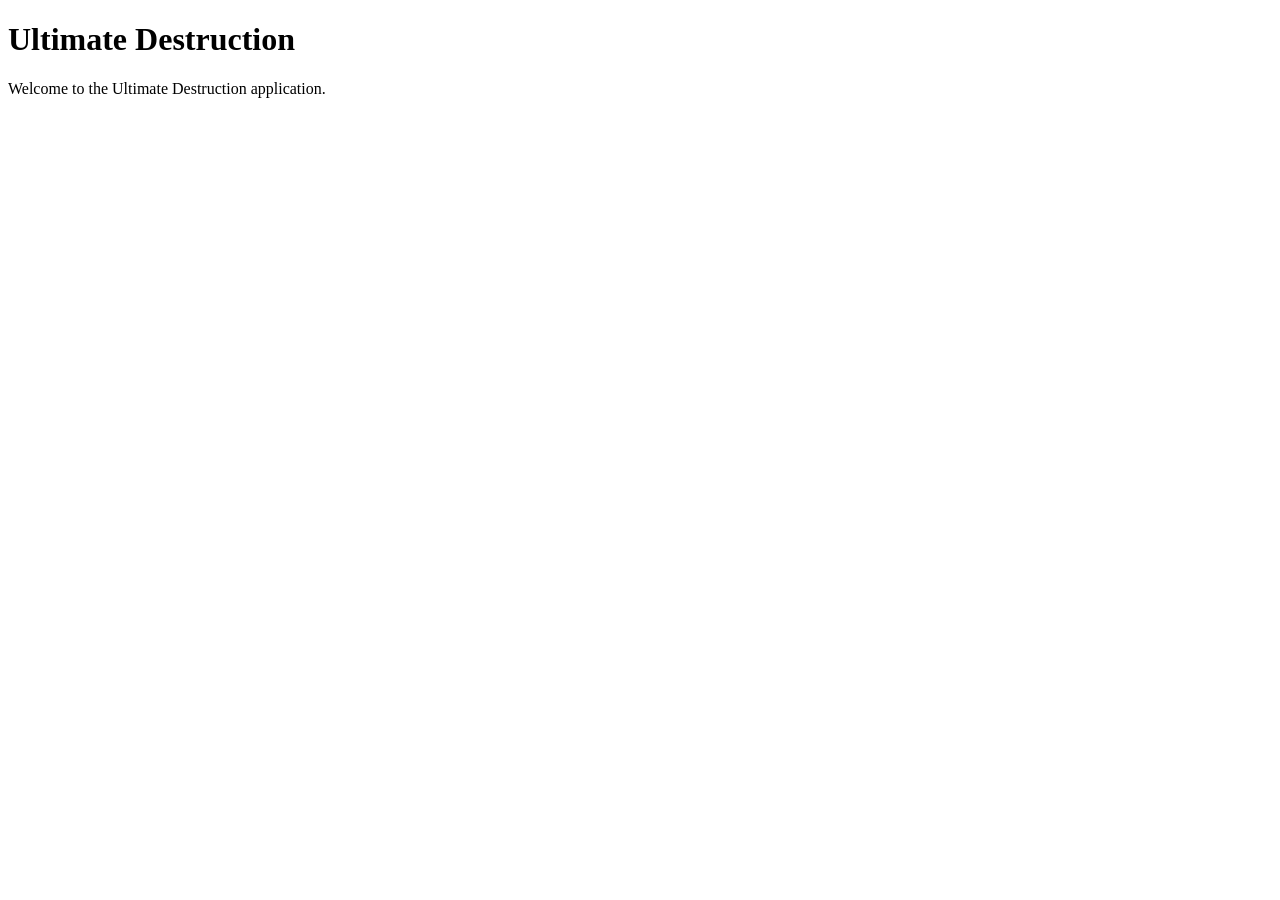
==== ultimatedestruction/index.html @ 95d69e04 "Move index.html to ultimatedestruction folder" ====
<!DOCTYPE html>
<html lang="en">
<head>
    <meta charset="UTF-8">
    <meta name="viewport" content="width=device-width, initial-scale=1.0">
    <title>Ultimate Destruction</title>
    <link rel="stylesheet" href="styles.css">
</head>
<body>
    <div class="container">
        <h1>Ultimate Destruction</h1>
        <p>Welcome to the Ultimate Destruction application.</p>
        <div id="app"></div>
    </div>
    <script src="utils.js"></script>
    <script src="script.js"></script>
</body>
</html>
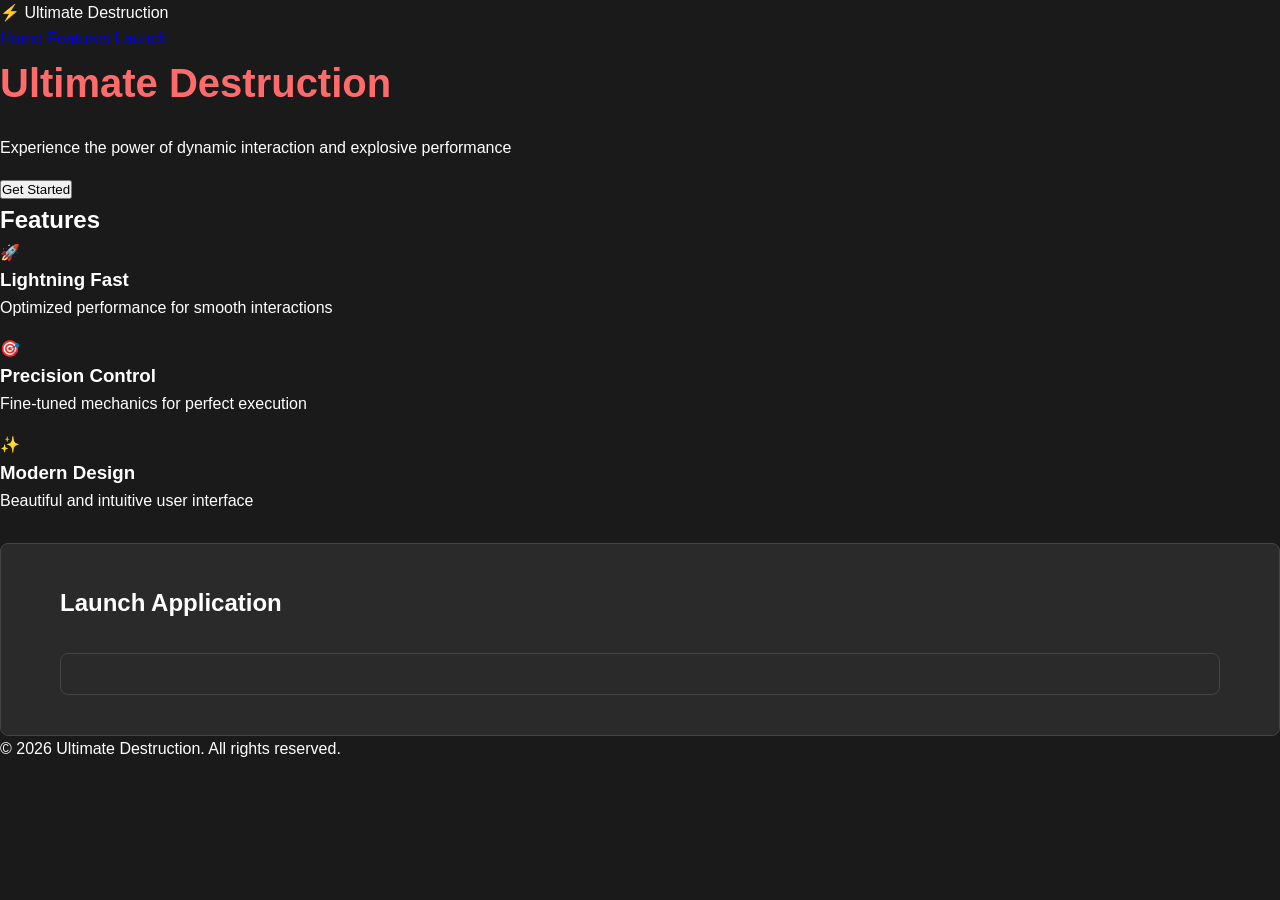
==== commit 64fe2781: "Redesign index.html with modern layout and styling" ====
--- a/ultimatedestruction/index.html
+++ b/ultimatedestruction/index.html
@@ -7,11 +7,60 @@
     <link rel="stylesheet" href="styles.css">
 </head>
 <body>
-    <div class="container">
-        <h1>Ultimate Destruction</h1>
-        <p>Welcome to the Ultimate Destruction application.</p>
-        <div id="app"></div>
-    </div>
+    <nav class="navbar">
+        <div class="nav-container">
+            <div class="nav-brand">⚡ Ultimate Destruction</div>
+            <div class="nav-links">
+                <a href="#home" class="nav-link">Home</a>
+                <a href="#features" class="nav-link">Features</a>
+                <a href="#app" class="nav-link">Launch</a>
+            </div>
+        </div>
+    </nav>
+
+    <section id="home" class="hero">
+        <div class="hero-content">
+            <h1 class="hero-title">Ultimate Destruction</h1>
+            <p class="hero-subtitle">Experience the power of dynamic interaction and explosive performance</p>
+            <button class="cta-button" onclick="document.getElementById('app').scrollIntoView({behavior: 'smooth'})">
+                Get Started
+            </button>
+        </div>
+        <div class="hero-background"></div>
+    </section>
+
+    <section id="features" class="features">
+        <h2>Features</h2>
+        <div class="features-grid">
+            <div class="feature-card">
+                <div class="feature-icon">🚀</div>
+                <h3>Lightning Fast</h3>
+                <p>Optimized performance for smooth interactions</p>
+            </div>
+            <div class="feature-card">
+                <div class="feature-icon">🎯</div>
+                <h3>Precision Control</h3>
+                <p>Fine-tuned mechanics for perfect execution</p>
+            </div>
+            <div class="feature-card">
+                <div class="feature-icon">✨</div>
+                <h3>Modern Design</h3>
+                <p>Beautiful and intuitive user interface</p>
+            </div>
+        </div>
+    </section>
+
+    <section id="app" class="app-section">
+        <div class="container">
+            <h2>Launch Application</h2>
+            <div id="app" class="app-container"></div>
+        </div>
+    </section>
+
+    <footer class="footer">
+        <p>&copy; 2026 Ultimate Destruction. All rights reserved.</p>
+    </footer>
+
     <script src="utils.js"></script>
     <script src="script.js"></script>
 </body>
--- a/ultimatedestruction/styles.css
+++ b/ultimatedestruction/styles.css
@@ -0,0 +1,38 @@
+/* Global Styles */
+* {
+    margin: 0;
+    padding: 0;
+    box-sizing: border-box;
+}
+
+body {
+    font-family: 'Segoe UI', Tahoma, Geneva, Verdana, sans-serif;
+    background-color: #1a1a1a;
+    color: #ffffff;
+    line-height: 1.6;
+}
+
+.container {
+    max-width: 1200px;
+    margin: 0 auto;
+    padding: 20px;
+}
+
+h1 {
+    font-size: 2.5rem;
+    margin-bottom: 20px;
+    color: #ff6b6b;
+}
+
+p {
+    font-size: 1rem;
+    margin-bottom: 15px;
+}
+
+#app {
+    margin-top: 30px;
+    padding: 20px;
+    background-color: #2a2a2a;
+    border-radius: 8px;
+    border: 1px solid #444;
+}
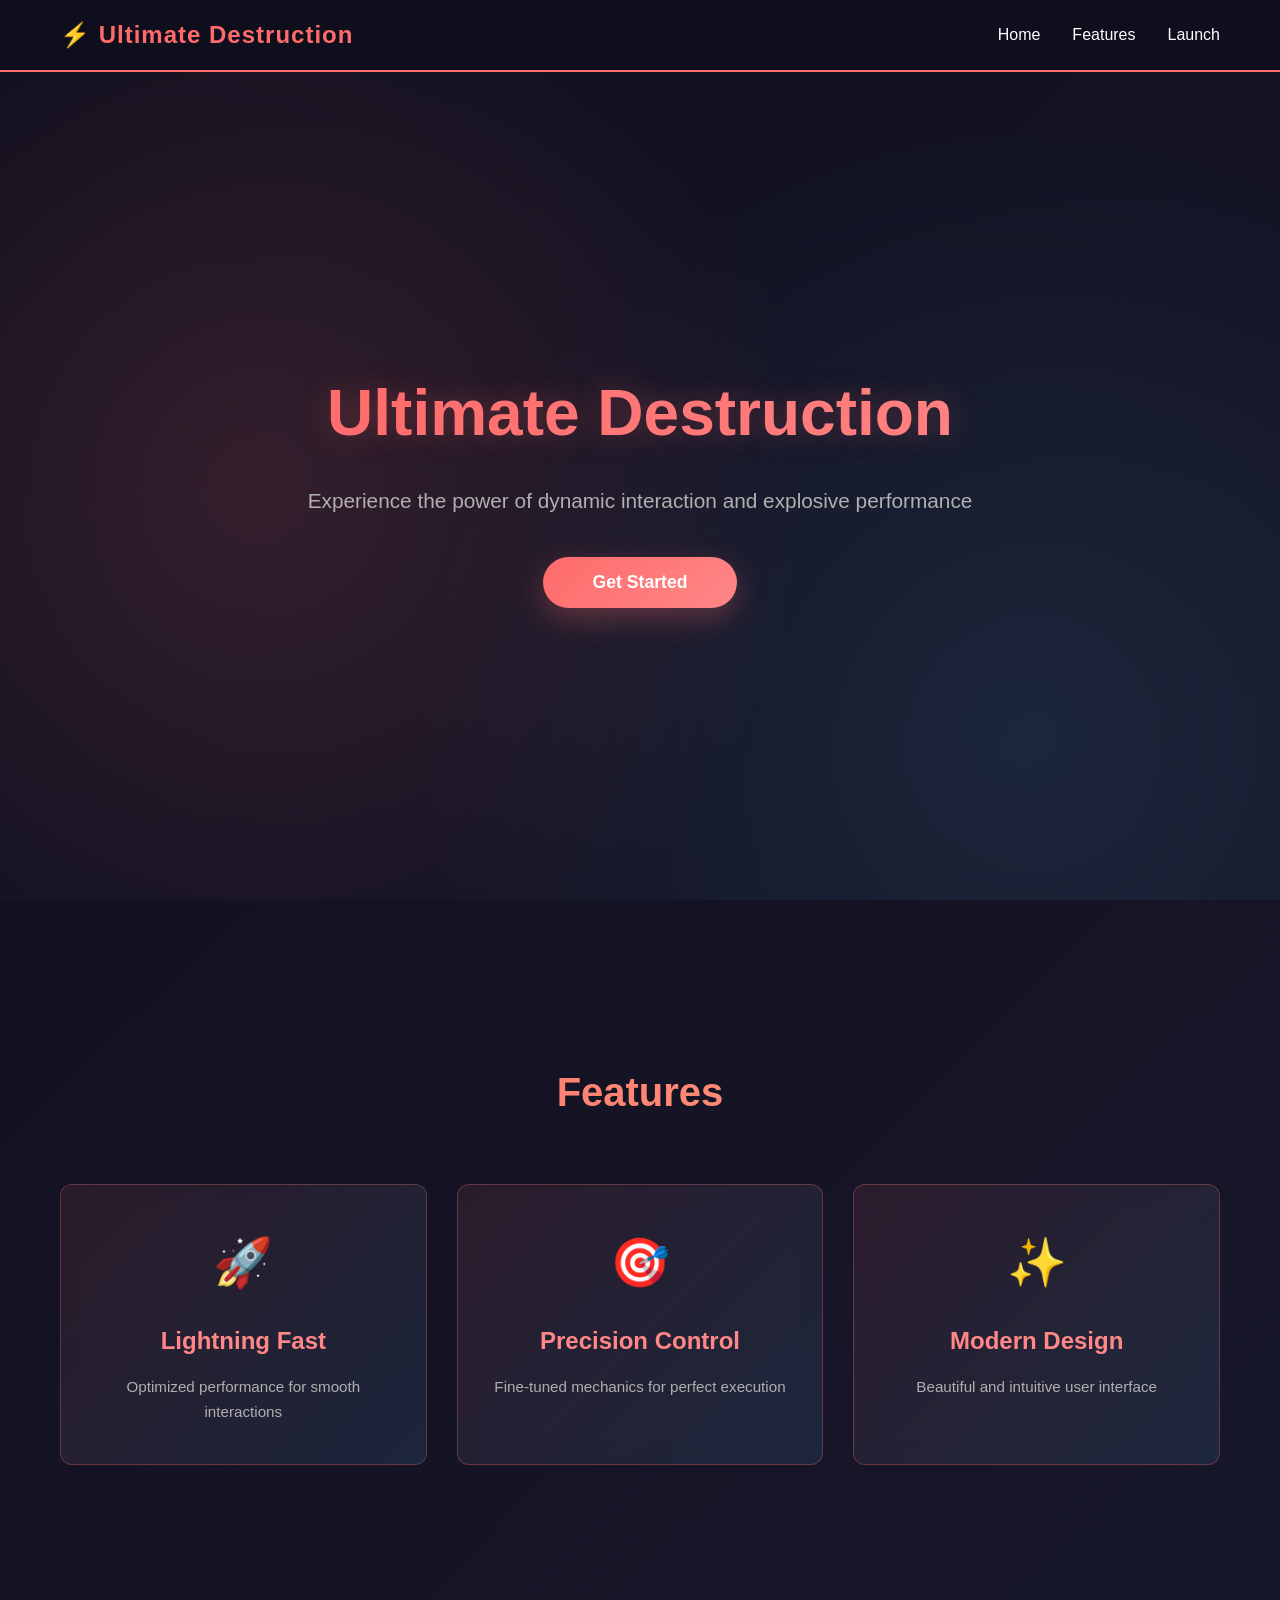
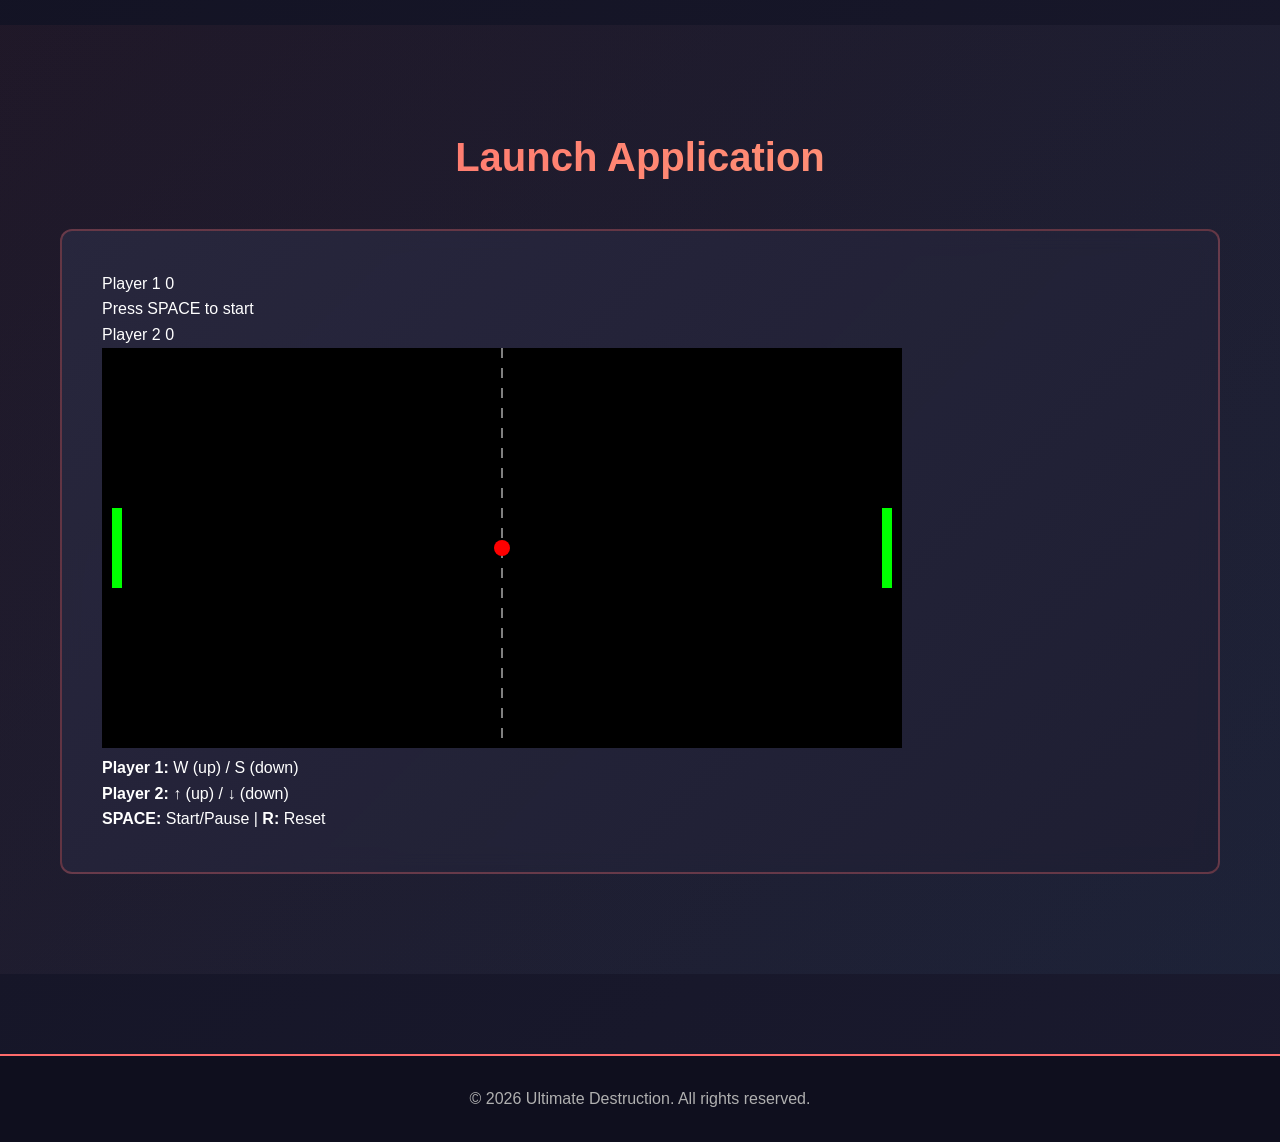
==== commit 0cfa4e34: "Fix: Add missing canvas and game UI elements" ====
--- a/ultimatedestruction/index.html
+++ b/ultimatedestruction/index.html
@@ -53,7 +53,25 @@
     <section id="app" class="app-section">
         <div class="container">
             <h2>Launch Application</h2>
-            <div id="app" class="app-container"></div>
+            <div class="app-container">
+                <div class="game-header">
+                    <div class="score">
+                        <span>Player 1</span>
+                        <span id="score1" class="score-value">0</span>
+                    </div>
+                    <div id="status" class="game-status">Press SPACE to start</div>
+                    <div class="score">
+                        <span>Player 2</span>
+                        <span id="score2" class="score-value">0</span>
+                    </div>
+                </div>
+                <canvas id="gameCanvas" width="800" height="400"></canvas>
+                <div class="game-controls">
+                    <p><strong>Player 1:</strong> W (up) / S (down)</p>
+                    <p><strong>Player 2:</strong> ↑ (up) / ↓ (down)</p>
+                    <p><strong>SPACE:</strong> Start/Pause | <strong>R:</strong> Reset</p>
+                </div>
+            </div>
         </div>
     </section>
 
--- a/ultimatedestruction/styles.css
+++ b/ultimatedestruction/styles.css
@@ -1,38 +1,384 @@
-/* Global Styles */
+/* ========================================
+   GLOBAL STYLES & RESET
+   ======================================== */
 * {
     margin: 0;
     padding: 0;
     box-sizing: border-box;
 }
 
+html {
+    scroll-behavior: smooth;
+}
+
 body {
     font-family: 'Segoe UI', Tahoma, Geneva, Verdana, sans-serif;
-    background-color: #1a1a1a;
+    background: linear-gradient(135deg, #0f0f1e 0%, #1a1a2e 100%);
     color: #ffffff;
     line-height: 1.6;
-}
-
+    overflow-x: hidden;
+}
+
+/* ========================================
+   NAVBAR
+   ======================================== */
+.navbar {
+    position: fixed;
+    top: 0;
+    width: 100%;
+    background: rgba(15, 15, 30, 0.95);
+    backdrop-filter: blur(10px);
+    border-bottom: 2px solid #ff6b6b;
+    z-index: 1000;
+    padding: 1rem 0;
+}
+
+.nav-container {
+    max-width: 1200px;
+    margin: 0 auto;
+    padding: 0 20px;
+    display: flex;
+    justify-content: space-between;
+    align-items: center;
+}
+
+.nav-brand {
+    font-size: 1.5rem;
+    font-weight: bold;
+    color: #ff6b6b;
+    letter-spacing: 1px;
+}
+
+.nav-links {
+    display: flex;
+    gap: 2rem;
+}
+
+.nav-link {
+    color: #ffffff;
+    text-decoration: none;
+    font-weight: 500;
+    transition: color 0.3s ease;
+    position: relative;
+}
+
+.nav-link:hover {
+    color: #ff6b6b;
+}
+
+.nav-link::after {
+    content: '';
+    position: absolute;
+    bottom: -5px;
+    left: 0;
+    width: 0;
+    height: 2px;
+    background: #ff6b6b;
+    transition: width 0.3s ease;
+}
+
+.nav-link:hover::after {
+    width: 100%;
+}
+
+/* ========================================
+   HERO SECTION
+   ======================================== */
+.hero {
+    margin-top: 70px;
+    min-height: calc(100vh - 70px);
+    display: flex;
+    align-items: center;
+    justify-content: center;
+    position: relative;
+    overflow: hidden;
+    padding: 40px 20px;
+}
+
+.hero-background {
+    position: absolute;
+    top: 0;
+    left: 0;
+    right: 0;
+    bottom: 0;
+    background: radial-gradient(circle at 20% 50%, rgba(255, 107, 107, 0.15) 0%, transparent 50%),
+                radial-gradient(circle at 80% 80%, rgba(100, 200, 255, 0.1) 0%, transparent 50%);
+    animation: pulse-bg 15s ease-in-out infinite;
+    z-index: 0;
+}
+
+@keyframes pulse-bg {
+    0%, 100% { transform: scale(1); }
+    50% { transform: scale(1.05); }
+}
+
+.hero-content {
+    position: relative;
+    z-index: 1;
+    text-align: center;
+    max-width: 800px;
+}
+
+.hero-title {
+    font-size: 4rem;
+    font-weight: 900;
+    margin-bottom: 20px;
+    background: linear-gradient(135deg, #ff6b6b 0%, #ff8787 100%);
+    -webkit-background-clip: text;
+    -webkit-text-fill-color: transparent;
+    background-clip: text;
+    text-shadow: 0 0 30px rgba(255, 107, 107, 0.3);
+    animation: fade-in-down 1s ease;
+}
+
+.hero-subtitle {
+    font-size: 1.3rem;
+    color: #b0b0b0;
+    margin-bottom: 40px;
+    animation: fade-in-up 1s ease 0.2s both;
+}
+
+.cta-button {
+    padding: 15px 50px;
+    font-size: 1.1rem;
+    font-weight: 700;
+    color: white;
+    background: linear-gradient(135deg, #ff6b6b 0%, #ff8787 100%);
+    border: none;
+    border-radius: 50px;
+    cursor: pointer;
+    transition: all 0.3s ease;
+    box-shadow: 0 10px 30px rgba(255, 107, 107, 0.3);
+    animation: fade-in-up 1s ease 0.4s both;
+}
+
+.cta-button:hover {
+    transform: translateY(-3px);
+    box-shadow: 0 15px 40px rgba(255, 107, 107, 0.5);
+}
+
+.cta-button:active {
+    transform: translateY(-1px);
+}
+
+@keyframes fade-in-down {
+    from {
+        opacity: 0;
+        transform: translateY(-30px);
+    }
+    to {
+        opacity: 1;
+        transform: translateY(0);
+    }
+}
+
+@keyframes fade-in-up {
+    from {
+        opacity: 0;
+        transform: translateY(30px);
+    }
+    to {
+        opacity: 1;
+        transform: translateY(0);
+    }
+}
+
+/* ========================================
+   FEATURES SECTION
+   ======================================== */
+.features {
+    max-width: 1200px;
+    margin: 80px auto;
+    padding: 80px 20px;
+    text-align: center;
+}
+
+.features h2 {
+    font-size: 2.5rem;
+    margin-bottom: 60px;
+    background: linear-gradient(135deg, #ff6b6b 0%, #ffa07a 100%);
+    -webkit-background-clip: text;
+    -webkit-text-fill-color: transparent;
+    background-clip: text;
+}
+
+.features-grid {
+    display: grid;
+    grid-template-columns: repeat(auto-fit, minmax(280px, 1fr));
+    gap: 30px;
+}
+
+.feature-card {
+    padding: 40px 30px;
+    background: linear-gradient(135deg, rgba(255, 107, 107, 0.1) 0%, rgba(100, 200, 255, 0.1) 100%);
+    border: 1px solid rgba(255, 107, 107, 0.3);
+    border-radius: 12px;
+    transition: all 0.3s ease;
+    backdrop-filter: blur(10px);
+}
+
+.feature-card:hover {
+    transform: translateY(-10px);
+    border-color: #ff6b6b;
+    box-shadow: 0 20px 40px rgba(255, 107, 107, 0.2);
+}
+
+.feature-icon {
+    font-size: 3rem;
+    margin-bottom: 20px;
+}
+
+.feature-card h3 {
+    font-size: 1.5rem;
+    margin-bottom: 15px;
+    color: #ff8787;
+}
+
+.feature-card p {
+    color: #b0b0b0;
+    font-size: 0.95rem;
+}
+
+/* ========================================
+   APP SECTION
+   ======================================== */
+.app-section {
+    padding: 80px 20px;
+    background: linear-gradient(135deg, rgba(255, 107, 107, 0.05) 0%, rgba(100, 200, 255, 0.05) 100%);
+}
+
+.app-section .container {
+    max-width: 1200px;
+    margin: 0 auto;
+}
+
+.app-section h2 {
+    font-size: 2.5rem;
+    margin-bottom: 40px;
+    text-align: center;
+    background: linear-gradient(135deg, #ff6b6b 0%, #ffa07a 100%);
+    -webkit-background-clip: text;
+    -webkit-text-fill-color: transparent;
+    background-clip: text;
+}
+
+.app-container {
+    margin-top: 30px;
+    padding: 40px;
+    background: linear-gradient(135deg, rgba(42, 42, 66, 0.8) 0%, rgba(30, 30, 50, 0.8) 100%);
+    border-radius: 12px;
+    border: 2px solid rgba(255, 107, 107, 0.3);
+    min-height: 500px;
+    backdrop-filter: blur(10px);
+    transition: all 0.3s ease;
+}
+
+.app-container:hover {
+    border-color: #ff6b6b;
+    box-shadow: 0 20px 40px rgba(255, 107, 107, 0.15);
+}
+
+/* ========================================
+   CONTAINER
+   ======================================== */
 .container {
     max-width: 1200px;
     margin: 0 auto;
     padding: 20px;
 }
 
-h1 {
-    font-size: 2.5rem;
-    margin-bottom: 20px;
-    color: #ff6b6b;
-}
-
-p {
-    font-size: 1rem;
-    margin-bottom: 15px;
-}
-
-#app {
-    margin-top: 30px;
-    padding: 20px;
-    background-color: #2a2a2a;
-    border-radius: 8px;
-    border: 1px solid #444;
+/* ========================================
+   FOOTER
+   ======================================== */
+.footer {
+    background: rgba(15, 15, 30, 0.95);
+    border-top: 2px solid #ff6b6b;
+    text-align: center;
+    padding: 30px 20px;
+    color: #b0b0b0;
+    margin-top: 80px;
+}
+
+.footer p {
+    margin: 0;
+}
+
+/* ========================================
+   RESPONSIVE DESIGN
+   ======================================== */
+@media (max-width: 768px) {
+    .nav-links {
+        gap: 1rem;
+        font-size: 0.9rem;
+    }
+
+    .hero-title {
+        font-size: 2.5rem;
+    }
+
+    .hero-subtitle {
+        font-size: 1.1rem;
+    }
+
+    .features h2,
+    .app-section h2 {
+        font-size: 2rem;
+    }
+
+    .features-grid {
+        grid-template-columns: 1fr;
+    }
+
+    .app-container {
+        padding: 20px;
+        min-height: auto;
+    }
+}
+
+@media (max-width: 480px) {
+    .nav-brand {
+        font-size: 1.2rem;
+    }
+
+    .nav-links {
+        gap: 0.5rem;
+        font-size: 0.8rem;
+    }
+
+    .hero {
+        margin-top: 60px;
+    }
+
+    .hero-title {
+        font-size: 1.8rem;
+    }
+
+    .hero-subtitle {
+        font-size: 1rem;
+    }
+
+    .cta-button {
+        padding: 12px 35px;
+        font-size: 1rem;
+    }
+}
+
+/* ========================================
+   SCROLLBAR STYLING
+   ======================================== */
+::-webkit-scrollbar {
+    width: 10px;
+}
+
+::-webkit-scrollbar-track {
+    background: #1a1a2e;
+}
+
+::-webkit-scrollbar-thumb {
+    background: #ff6b6b;
+    border-radius: 5px;
+}
+
+::-webkit-scrollbar-thumb:hover {
+    background: #ff8787;
 }
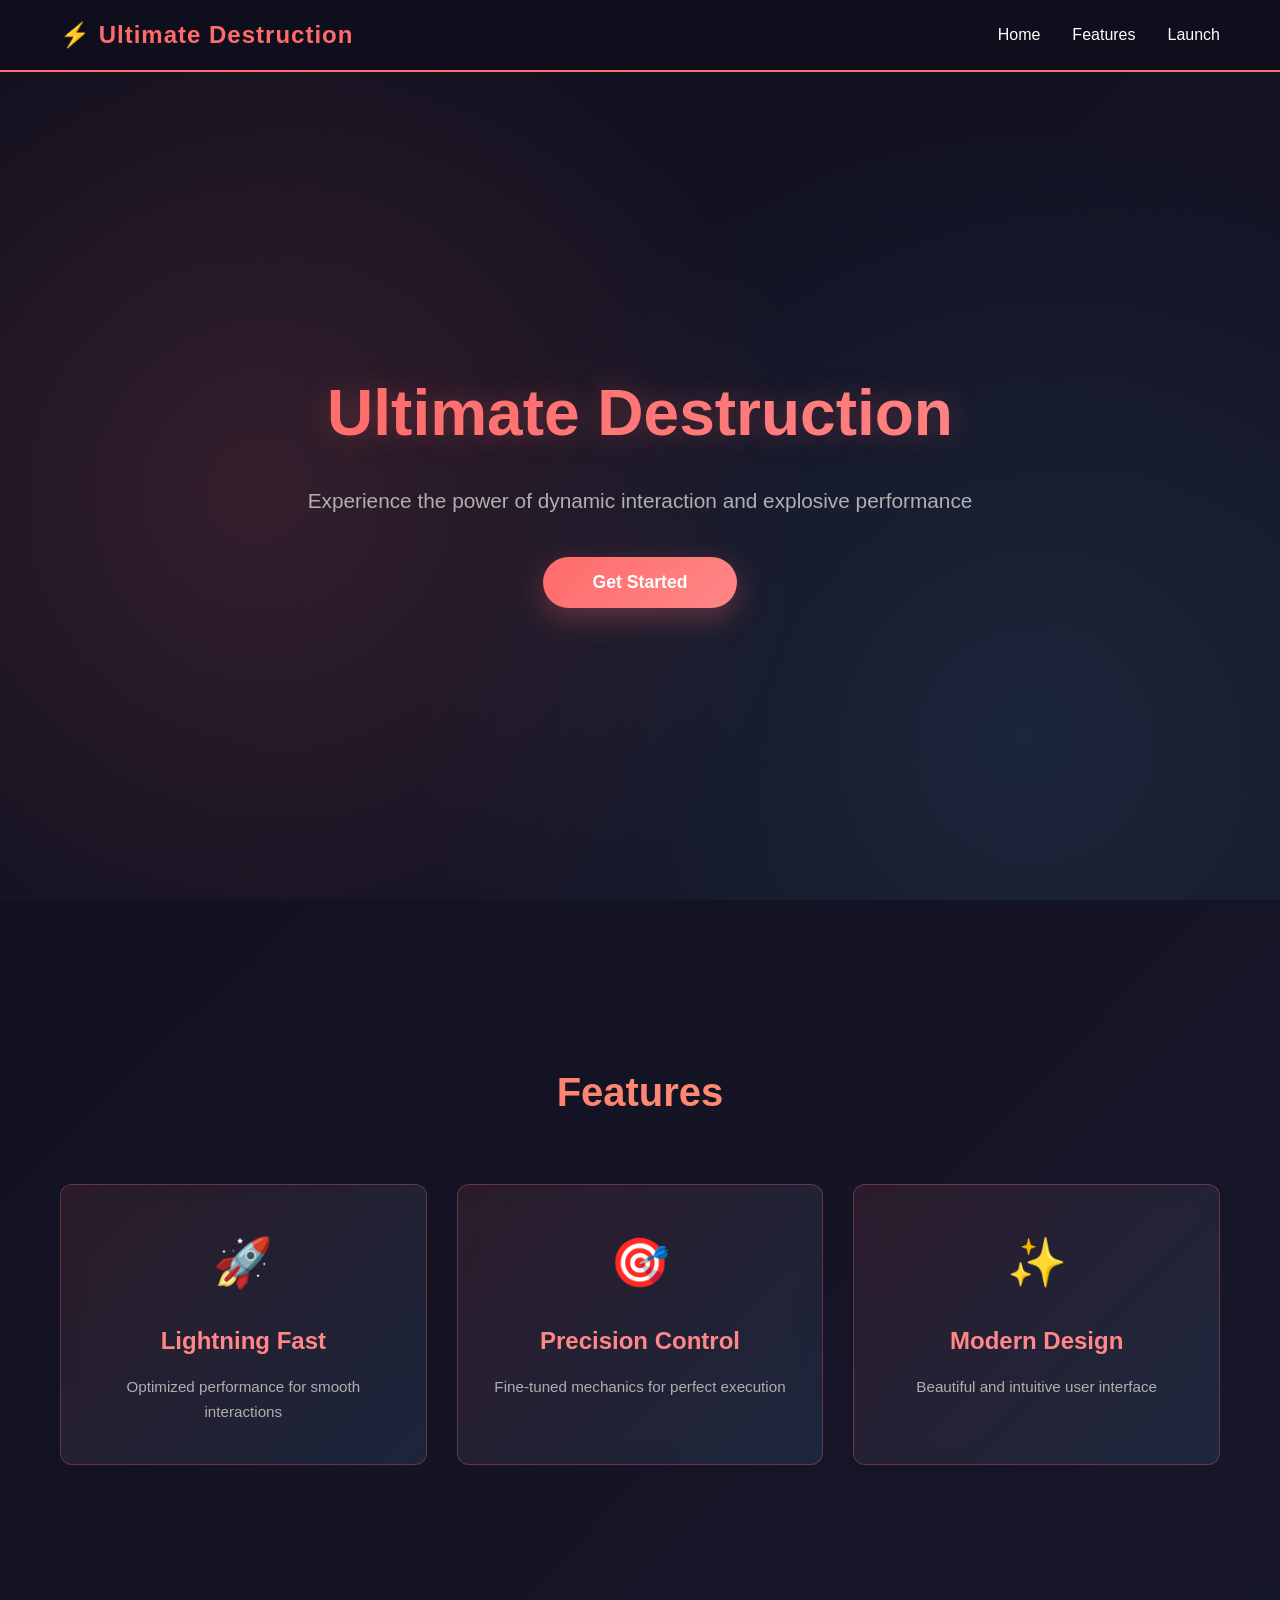
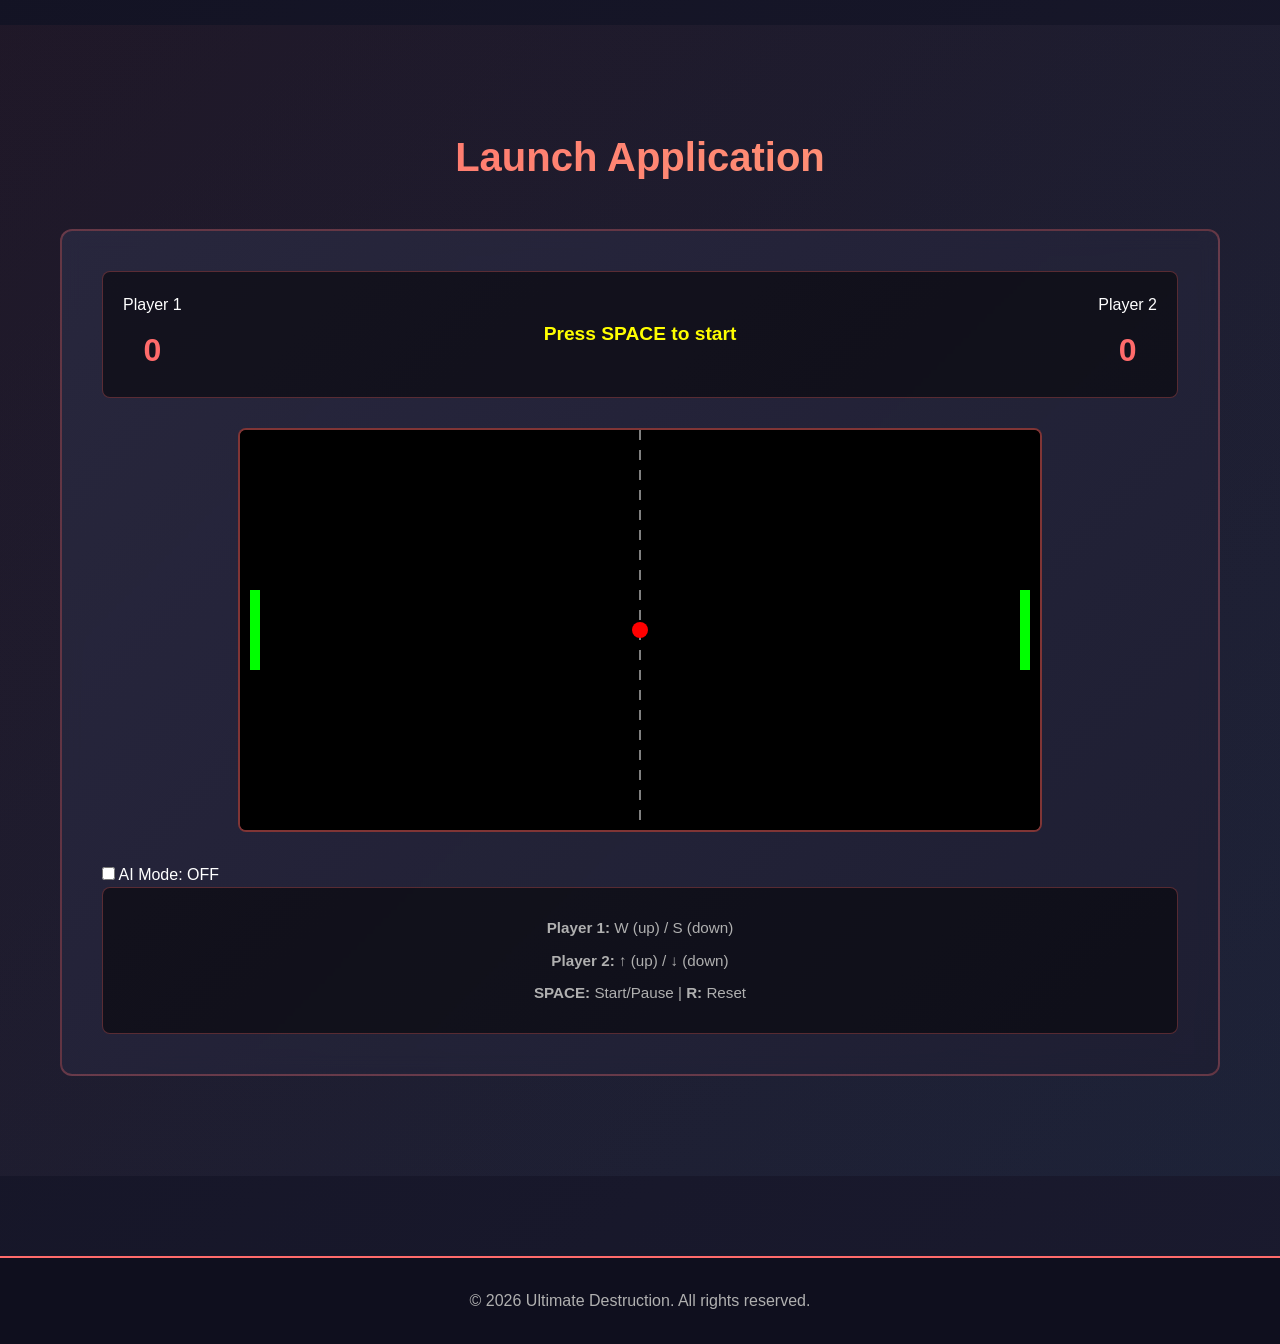
==== commit b203b877: "Feature: Add AI mode toggle to HTML" ====
--- a/ultimatedestruction/index.html
+++ b/ultimatedestruction/index.html
@@ -61,14 +61,20 @@
                     </div>
                     <div id="status" class="game-status">Press SPACE to start</div>
                     <div class="score">
-                        <span>Player 2</span>
+                        <span id="player2Label">Player 2</span>
                         <span id="score2" class="score-value">0</span>
                     </div>
                 </div>
                 <canvas id="gameCanvas" width="800" height="400"></canvas>
+                <div class="game-mode-toggle">
+                    <label for="modeToggle">
+                        <input type="checkbox" id="modeToggle">
+                        <span id="modeLabel">AI Mode: OFF</span>
+                    </label>
+                </div>
                 <div class="game-controls">
                     <p><strong>Player 1:</strong> W (up) / S (down)</p>
-                    <p><strong>Player 2:</strong> ↑ (up) / ↓ (down)</p>
+                    <p id="player2Controls"><strong>Player 2:</strong> ↑ (up) / ↓ (down)</p>
                     <p><strong>SPACE:</strong> Start/Pause | <strong>R:</strong> Reset</p>
                 </div>
             </div>
--- a/ultimatedestruction/styles.css
+++ b/ultimatedestruction/styles.css
@@ -268,7 +268,6 @@
     background: linear-gradient(135deg, rgba(42, 42, 66, 0.8) 0%, rgba(30, 30, 50, 0.8) 100%);
     border-radius: 12px;
     border: 2px solid rgba(255, 107, 107, 0.3);
-    min-height: 500px;
     backdrop-filter: blur(10px);
     transition: all 0.3s ease;
 }
@@ -276,6 +275,65 @@
 .app-container:hover {
     border-color: #ff6b6b;
     box-shadow: 0 20px 40px rgba(255, 107, 107, 0.15);
+}
+
+/* ========================================
+   GAME STYLES
+   ======================================== */
+.game-header {
+    display: flex;
+    justify-content: space-between;
+    align-items: center;
+    margin-bottom: 30px;
+    padding: 20px;
+    background: rgba(0, 0, 0, 0.5);
+    border-radius: 8px;
+    border: 1px solid rgba(255, 107, 107, 0.3);
+}
+
+.score {
+    display: flex;
+    flex-direction: column;
+    align-items: center;
+    gap: 8px;
+}
+
+.score-value {
+    font-size: 2rem;
+    font-weight: bold;
+    color: #ff6b6b;
+}
+
+.game-status {
+    font-size: 1.2rem;
+    font-weight: bold;
+    color: #ffff00;
+    text-align: center;
+    min-width: 200px;
+}
+
+#gameCanvas {
+    display: block;
+    margin: 0 auto 30px;
+    background: #000;
+    border-radius: 8px;
+    border: 2px solid rgba(255, 107, 107, 0.5);
+    max-width: 100%;
+    height: auto;
+}
+
+.game-controls {
+    padding: 20px;
+    background: rgba(0, 0, 0, 0.5);
+    border-radius: 8px;
+    border: 1px solid rgba(255, 107, 107, 0.3);
+    text-align: center;
+}
+
+.game-controls p {
+    margin: 8px 0;
+    color: #b0b0b0;
+    font-size: 0.95rem;
 }
 
 /* ========================================
@@ -331,7 +389,16 @@
 
     .app-container {
         padding: 20px;
-        min-height: auto;
+    }
+
+    .game-header {
+        flex-direction: column;
+        gap: 15px;
+    }
+
+    #gameCanvas {
+        width: 100%;
+        max-width: 600px;
     }
 }
 
@@ -361,6 +428,18 @@
         padding: 12px 35px;
         font-size: 1rem;
     }
+
+    .score-value {
+        font-size: 1.5rem;
+    }
+
+    #gameCanvas {
+        width: 100%;
+    }
+
+    .game-controls p {
+        font-size: 0.85rem;
+    }
 }
 
 /* ========================================
@@ -381,4 +460,4 @@
 
 ::-webkit-scrollbar-thumb:hover {
     background: #ff8787;
-}+}
